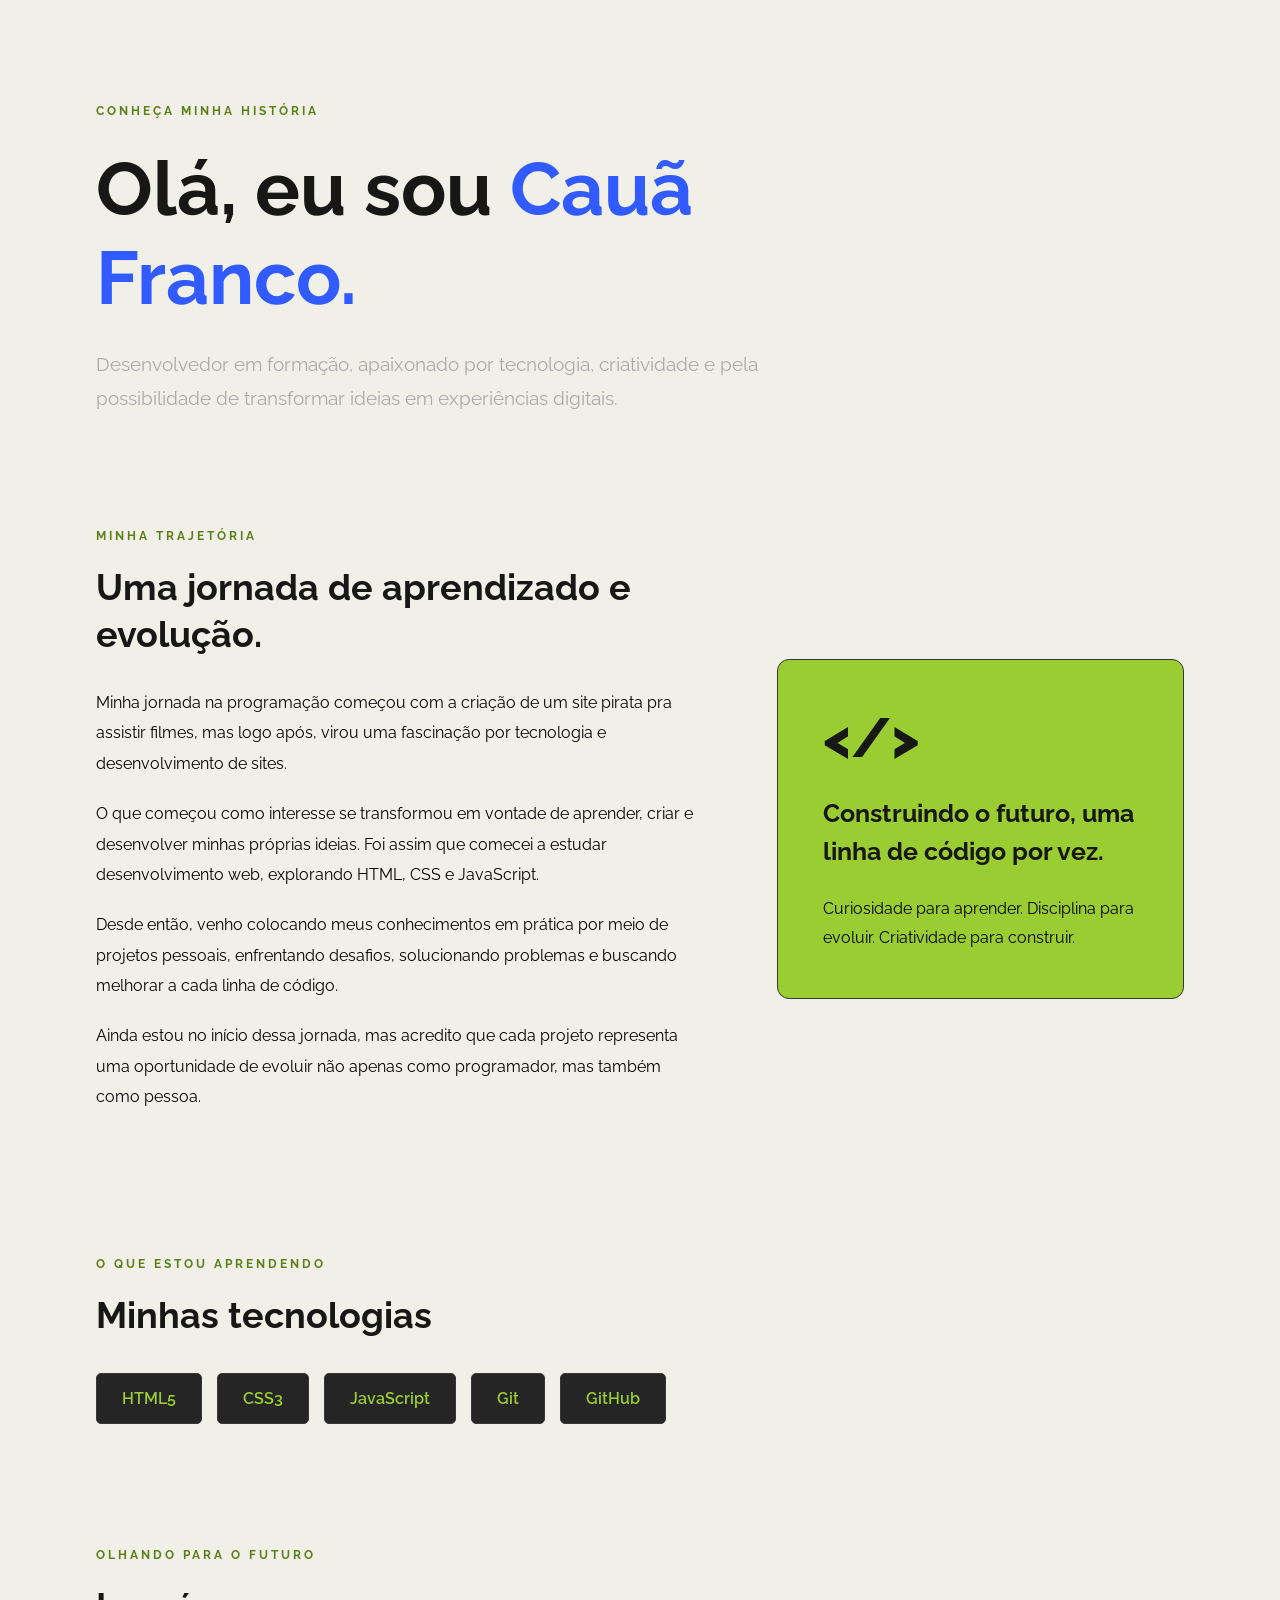
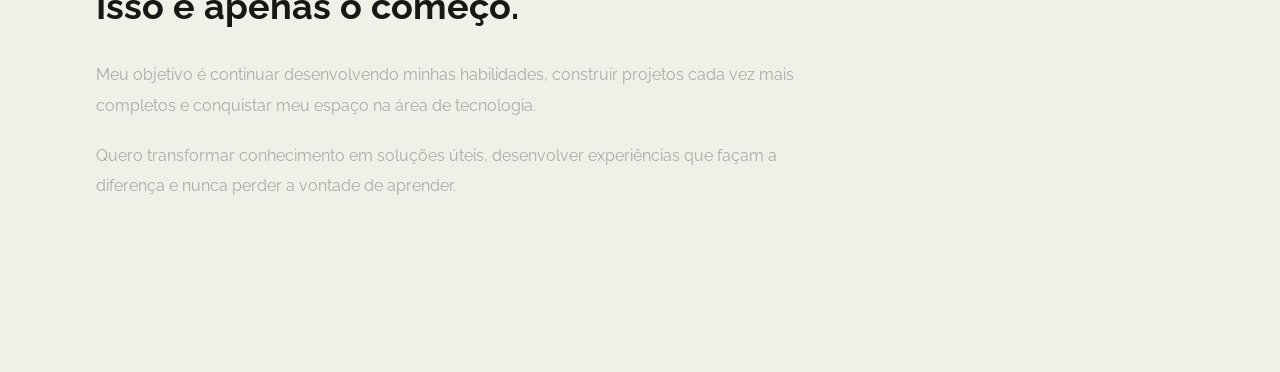
==== eu.html @ 7f911526 "xxx" ====
<!DOCTYPE html>
<html lang="pt-BR">
<head>
    <meta charset="UTF-8">
    <meta name="viewport" content="width=device-width, initial-scale=1.0">
    <title>Sobre mim | Cauã Franco</title>
    <link rel="stylesheet" href="/css/sobre.css">
</head>
<body>
    

    <main class="sobre">

        <section class="introducao">
            <span class="subtitulo">CONHEÇA MINHA HISTÓRIA</span>

            <h1>Olá, eu sou <span>Cauã Franco.</span></h1>

            <p class="descricao">
                Desenvolvedor em formação, apaixonado por tecnologia,
                criatividade e pela possibilidade de transformar ideias
                em experiências digitais.
            </p>
        </section>

        <section class="trajetoria">

            <div class="texto">
                <span class="subtitulo">MINHA TRAJETÓRIA</span>

                <h2>Uma jornada de aprendizado e evolução.</h2>

                <p style="color: black;">
                    Minha jornada na programação começou com a criação de um site
                    pirata pra assistir filmes, mas logo após, virou uma fascinação por
                    tecnologia e desenvolvimento de sites.
                </p>

                <p style="color: black;">
                    O que começou como interesse se transformou em vontade
                    de aprender, criar e desenvolver minhas próprias ideias.
                    Foi assim que comecei a estudar desenvolvimento web,
                    explorando HTML, CSS e JavaScript.
                </p>

                <p style="color: black;">
                    Desde então, venho colocando meus conhecimentos em
                    prática por meio de projetos pessoais, enfrentando
                    desafios, solucionando problemas e buscando melhorar
                    a cada linha de código.
                </p>

                <p style="color: black;">
                    Ainda estou no início dessa jornada, mas acredito que
                    cada projeto representa uma oportunidade de evoluir
                    não apenas como programador, mas também como pessoa.
                </p>
            </div>

            <div class="destaque">
                <span class="codigo">&lt;/&gt;</span>
                <h3>Construindo o futuro, uma linha de código por vez.</h3>
                <p style="color: black;">
                    Curiosidade para aprender. Disciplina para evoluir.
                    Criatividade para construir.
                </p>
            </div>

        </section>

        <section class="conhecimentos">
            <span class="subtitulo">O QUE ESTOU APRENDENDO</span>

            <h2>Minhas tecnologias</h2>

            <div class="tecnologias">
                <div class="tech">HTML5</div>
                <div class="tech">CSS3</div>
                <div class="tech">JavaScript</div>
                <div class="tech">Git</div>
                <div class="tech">GitHub</div>
            </div>
        </section>

        <section class="objetivo">
            <span class="subtitulo">OLHANDO PARA O FUTURO</span>

            <h2>Isso é apenas o começo.</h2>

            <p>
                Meu objetivo é continuar desenvolvendo minhas habilidades,
                construir projetos cada vez mais completos e conquistar
                meu espaço na área de tecnologia.
            </p>

            <p>
                Quero transformar conhecimento em soluções úteis,
                desenvolver experiências que façam a diferença
                e nunca perder a vontade de aprender.
            </p>
        </section>

    </main>
    

</body>
</html>
---- css/sobre.css ----
@import url('https://fonts.googleapis.com/css2?family=Raleway:wght@300;400;500;600;700;800&display=swap');

:root {
  --paper: #f1f0e8;
  --ink: #171816;
  --muted: #66675f;
  --line: #c9c8bd;
  --acid: #d7ff3f;
  --blue: #315bff;
  --mono: "DM Mono", monospace;
  --display: "Space Grotesk", sans-serif;
}



* {
    margin: 0;
    padding: 0;
    box-sizing: border-box;
    font-family: 'Raleway', sans-serif;
}

body {
    background: var(--paper);
    color: #171816;
}




.sobre {
    width: 85%;
    max-width: 1200px;
    margin: auto;
    padding: 100px 0;
}

.subtitulo {
    color: rgb(92, 126, 24);
    font-size: 12px;
    font-weight: 700;
    letter-spacing: 3px;
}

.introducao {
    max-width: 850px;
    margin-bottom: 110px;
}

.introducao h1 {
    font-size: clamp(40px, 7vw, 75px);
    margin: 25px 0;
    font-weight: 700;
}

.introducao h1 span {
    color: var(--blue);
}

.descricao {
    color: #aaa;
    font-size: 19px;
    line-height: 1.8;
    max-width: 700px;
}

.trajetoria {
    display: grid;
    grid-template-columns: 1.5fr 1fr;
    gap: 70px;
    align-items: center;
    margin-bottom: 120px;
}

.texto h2,
.conhecimentos h2,
.objetivo h2 {
    font-size: 36px;
    margin: 20px 0 30px;
    line-height: 1.3;
}

.texto p,
.objetivo p {
    color: #aaa;
    line-height: 1.9;
    margin-bottom: 20px;
    font-size: 16px;
}

.destaque {
    background: yellowgreen;
    border: 1px solid #383838;
    padding: 45px;
    border-radius: 12px;
}
.parar{
    color: black;
}
.codigo {
    color: #171816;
    font-size: 55px;
    font-weight: 800;
}

.destaque h3 {
    font-size: 25px;
    margin: 25px 0;
    line-height: 1.5;
}

.destaque p {
    color: #999;
    line-height: 1.8;
}

.conhecimentos {
    margin-bottom: 120px;
}

.tecnologias {
    display: flex;
    flex-wrap: wrap;
    gap: 15px;
    margin-top: 35px;
}

.tech {
    padding: 15px 25px;
    background: #252525;
    border: 1px solid #383838;
    border-radius: 5px;
    color: yellowgreen;
    font-weight: 600;
    transition: .3s;
}

.tech:hover {
    transform: translateY(-5px);
}

.objetivo {
    max-width: 750px;
    padding-bottom: 50px;
}

@media (max-width: 768px) {
    .sobre {
        width: 90%;
        padding: 65px 0;
    }

    .introducao {
        margin-bottom: 75px;
    }

    .trajetoria {
        grid-template-columns: 1fr;
        gap: 35px;
        margin-bottom: 80px;
    }

    .texto h2,
    .conhecimentos h2,
    .objetivo h2 {
        font-size: 29px;
    }

    .conhecimentos {
        margin-bottom: 80px;
    }
}
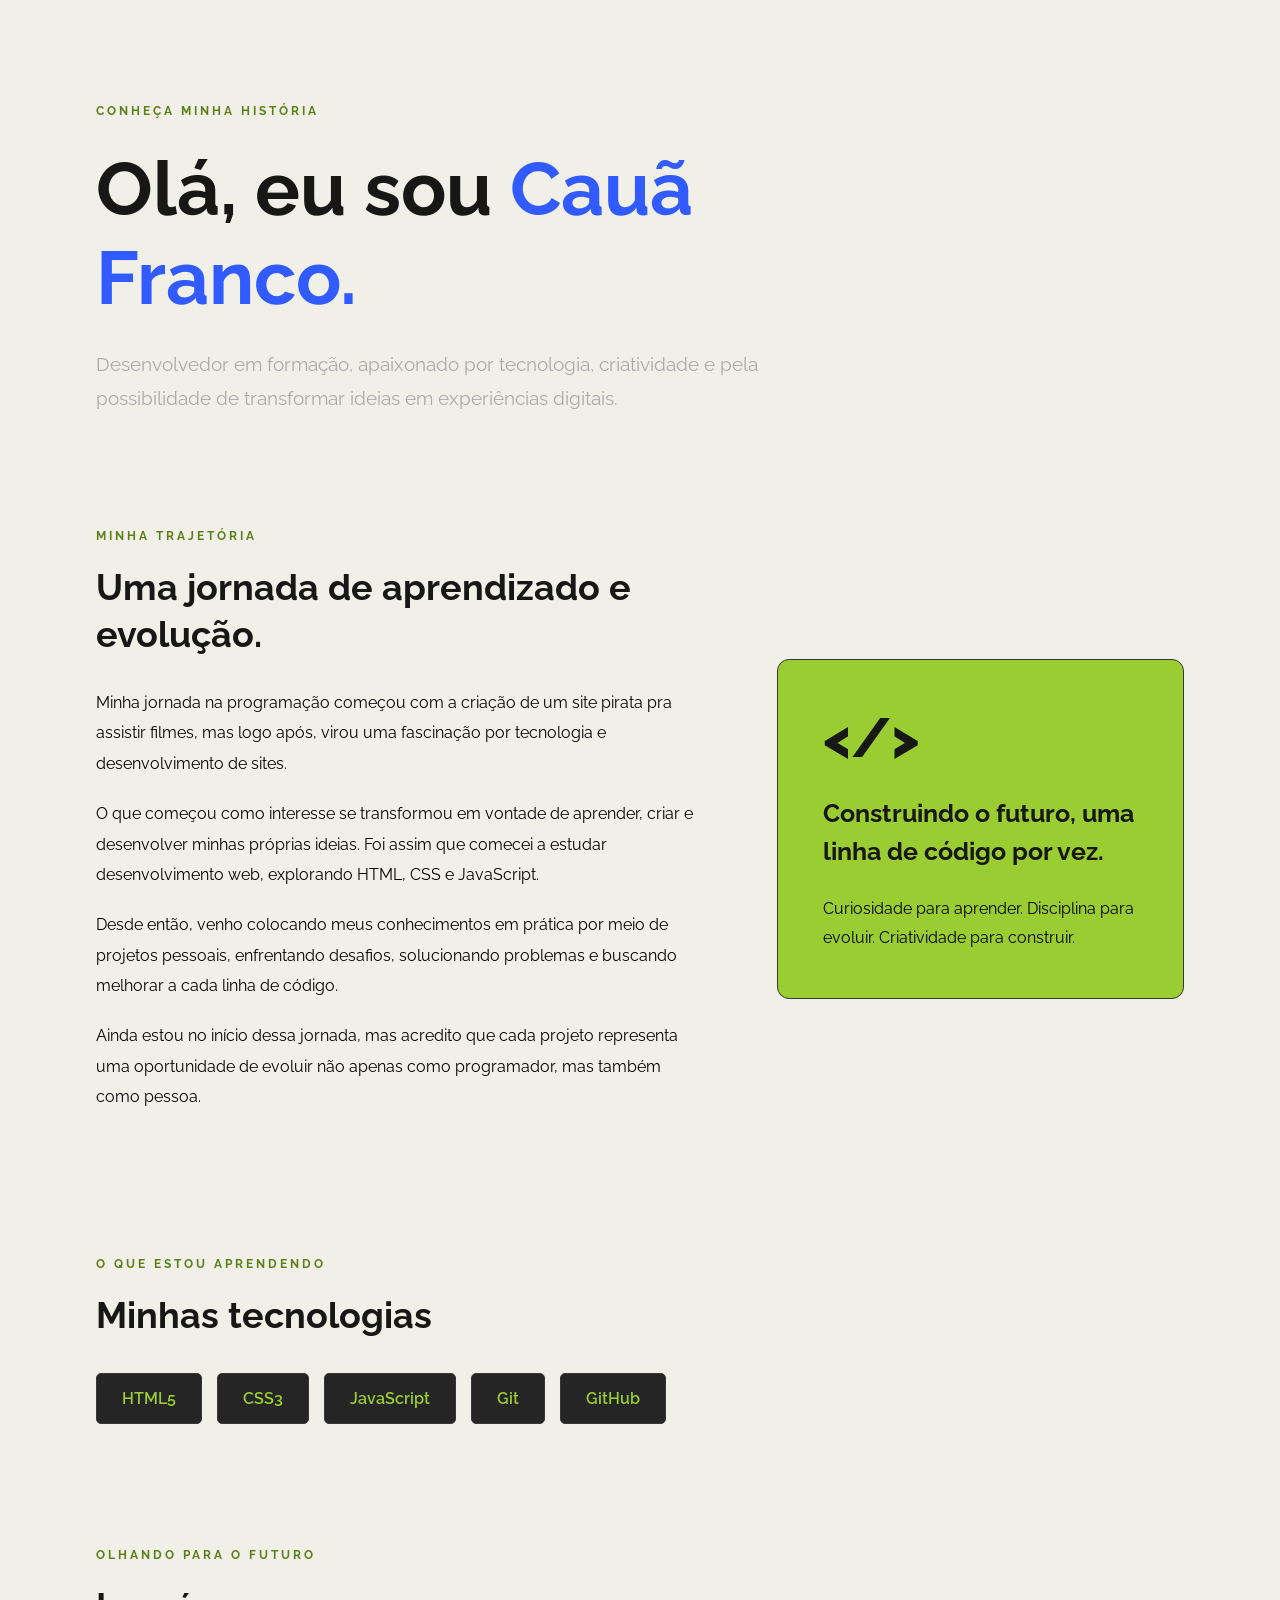
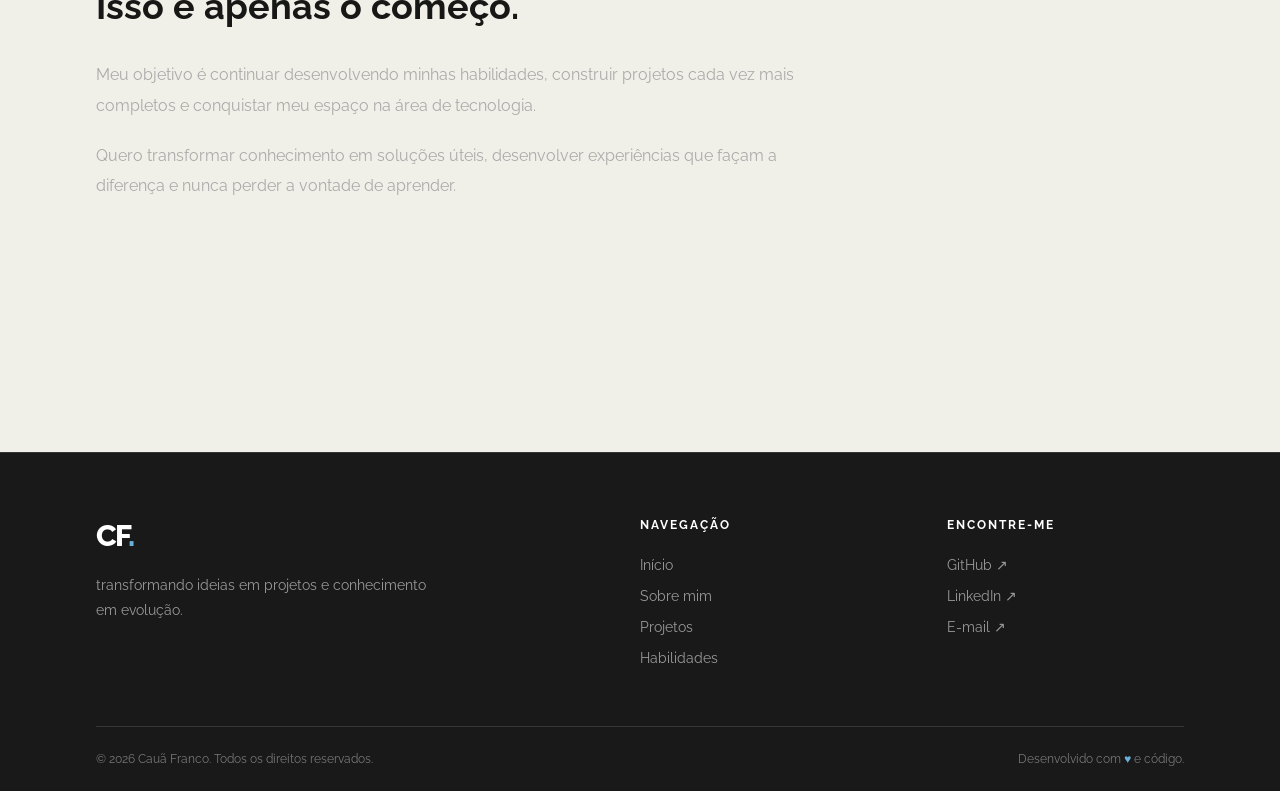
==== commit 6f975cb8: "ss" ====
--- a/eu.html
+++ b/eu.html
@@ -103,6 +103,64 @@
 
     </main>
     
+<footer class="footer">
+
+    <div class="footer-container">
+
+        <div class="footer-top">
+
+            <div class="footer-about">
+                <a href="index.html" class="footer-logo">
+                    <link rel="stylesheet" href="/css/footer.css">
+                    CF<span>.</span>
+                </a>
+
+                <p>
+                    transformando
+                    ideias em projetos e conhecimento em evolução.
+                </p>
+            </div>
+
+            <div class="footer-links">
+                <h3>NAVEGAÇÃO</h3>
+                <a href="index.html">Início</a>
+                <a href="#">Sobre mim</a>
+                <a href="projetos.html">Projetos</a>
+                <a href="habilidades.html">Habilidades</a>
+            </div>
+
+            <div class="footer-social">
+                <h3>ENCONTRE-ME</h3>
+
+                <a href="https://github.com/theguy2006"
+                   target="_blank">
+                    GitHub ↗
+                </a>
+
+                <a href="https://www.linkedin.com/"
+                   target="_blank">
+                    LinkedIn ↗
+                </a>
+
+                <a href="mailto:SEU-EMAIL">
+                    E-mail ↗
+                </a>
+            </div>
+
+        </div>
+
+        <div class="footer-bottom">
+
+            <p>© 2026 Cauã Franco. Todos os direitos reservados.</p>
+
+            <p>Desenvolvido com <span>♥</span> e código.</p>
+
+        </div>
+
+    </div>
+
+</footer>
+
 
 </body>
 </html>
--- a/css/footer.css
+++ b/css/footer.css
@@ -0,0 +1,125 @@
+
+.footer {
+    background: #191919;
+    border-top: 1px solid #353535;
+    padding: 65px 0 25px;
+    margin-top: 80px;
+}
+
+.footer-container {
+    width: 85%;
+    max-width: 1400px;
+    margin: auto;
+}
+
+/* PARTE SUPERIOR */
+
+.footer-top {
+    display: grid;
+    grid-template-columns: 2fr 1fr 1fr;
+    gap: 70px;
+    padding-bottom: 60px;
+}
+
+/* SOBRE */
+
+.footer-logo {
+    font-size: 30px;
+    font-weight: 800;
+    letter-spacing: -2px;
+    text-decoration: none;
+    color: white;
+}
+
+.footer-logo span {
+    color: #69b1da;
+}
+
+.footer-about p {
+    color: #999;
+    font-size: 14px;
+    line-height: 1.8;
+    max-width: 350px;
+    margin-top: 20px;
+}
+
+/* LINKS */
+
+.footer-links,
+.footer-social {
+    display: flex;
+    flex-direction: column;
+    gap: 15px;
+}
+
+.footer-links h3,
+.footer-social h3 {
+    color: white;
+    font-size: 12px;
+    letter-spacing: 2px;
+    margin-bottom: 10px;
+}
+
+.footer-links a,
+.footer-social a {
+    color: #999;
+    text-decoration: none;
+    font-size: 14px;
+    transition: .3s;
+    width: fit-content;
+}
+
+.footer-links a:hover,
+.footer-social a:hover {
+    color: yellowgreen;
+    transform: translateX(5px);
+}
+
+/* PARTE INFERIOR */
+
+.footer-bottom {
+    border-top: 1px solid #353535;
+    padding-top: 25px;
+
+    display: flex;
+    align-items: center;
+    justify-content: space-between;
+    gap: 20px;
+}
+
+.footer-bottom p {
+    color: #777;
+    font-size: 12px;
+}
+
+.footer-bottom span {
+    color: #69b1da;
+}
+
+/* RESPONSIVIDADE */
+
+@media (max-width: 768px) {
+
+    .footer {
+        padding-top: 45px;
+    }
+
+    .footer-container {
+        width: 90%;
+    }
+
+    .footer-top {
+        grid-template-columns: 1fr 1fr;
+        gap: 40px 25px;
+    }
+
+    .footer-about {
+        grid-column: 1 / -1;
+    }
+
+    .footer-bottom {
+        flex-direction: column;
+        align-items: flex-start;
+        gap: 12px;
+    }
+}
